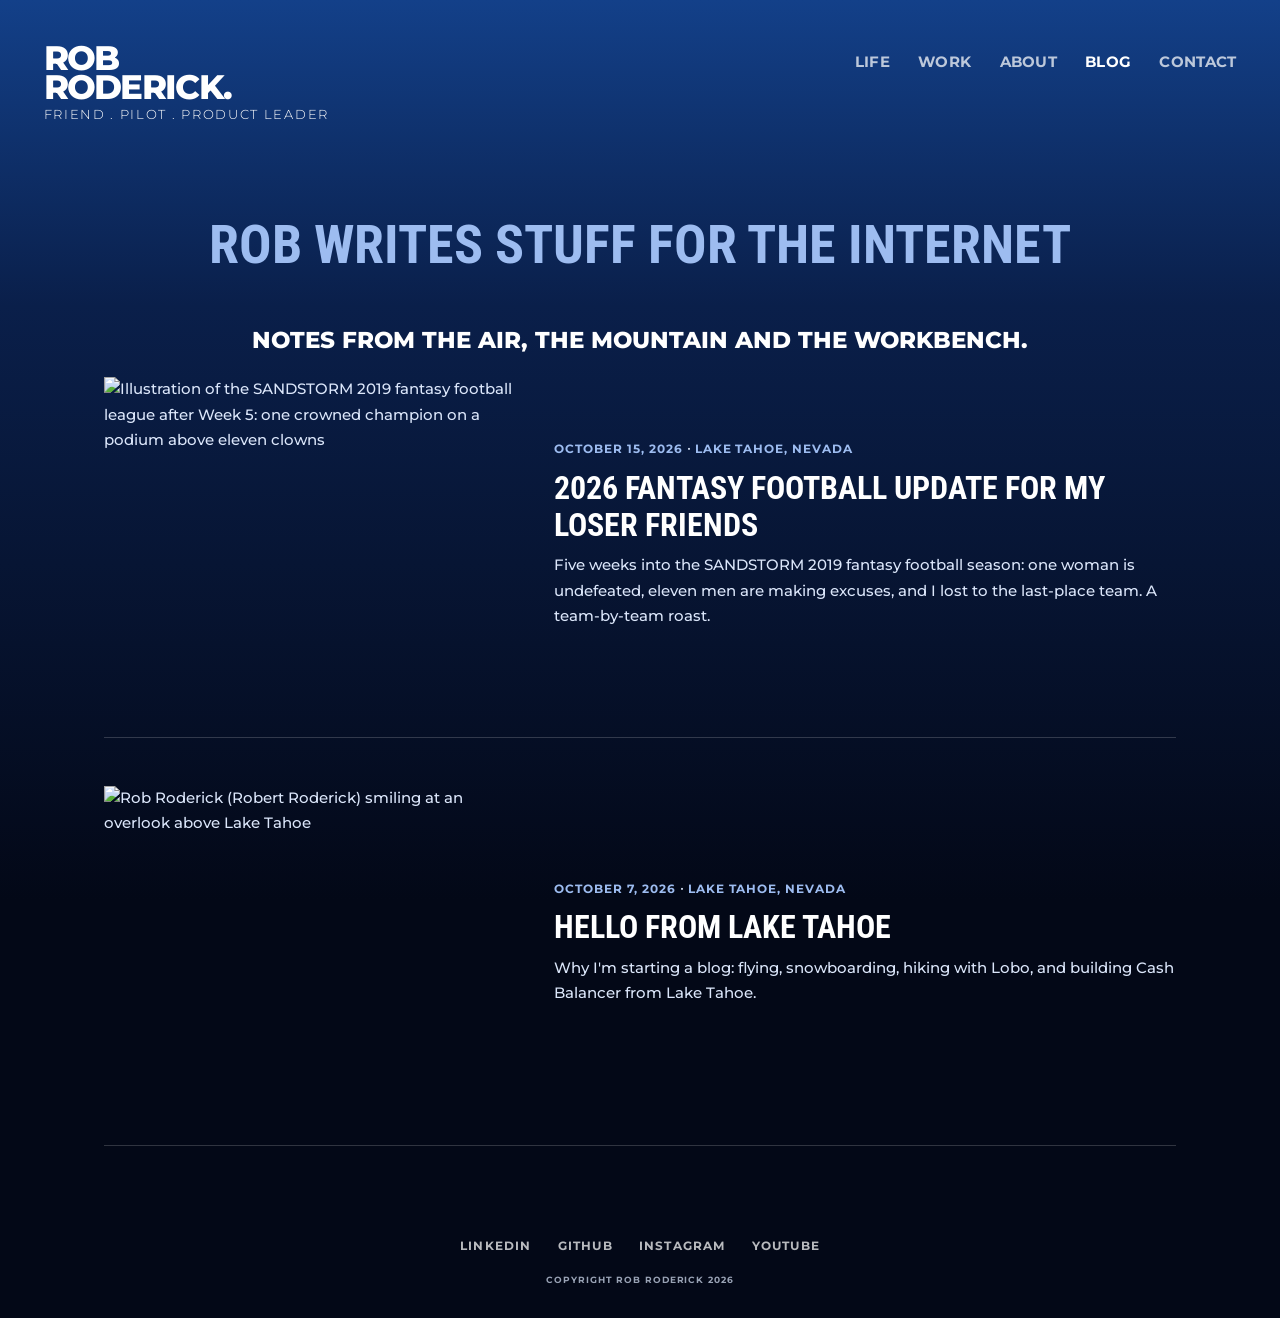
==== blog/index.html @ 118c0e1c "Add the live robertroderick.com site files The pages, stylesheet, script and config exactly as deplo" ====
<!doctype html>
<html lang="en">
<head>
  <meta charset="utf-8">
  <meta name="viewport" content="width=device-width, initial-scale=1">
  <title>Rob Roderick's Blog | Lake Tahoe, Flying &amp; Building</title>
  <meta name="description" content="Posts by Rob Roderick (Robert Roderick) on flying the Sierra Nevada, snowboarding and hiking Lake Tahoe with his husky Lobo, and building Cash Balancer.">
  <meta name="robots" content="index, follow, max-image-preview:large">
  <link rel="canonical" href="https://robertroderick.com/blog">
  <meta name="author" content="Rob Roderick">
  <meta name="google-site-verification" content="onFeBq0H7dNbDWD7gG1qTM3JiGMdviweZ9R0CYrt30g">
  <meta property="og:type" content="profile">
  <meta property="og:site_name" content="Rob Roderick">
  <meta property="og:title" content="Rob Roderick's Blog | Lake Tahoe, Flying &amp; Building">
  <meta property="og:description" content="Posts by Rob Roderick (Robert Roderick) on flying the Sierra Nevada, snowboarding and hiking Lake Tahoe with his husky Lobo, and building Cash Balancer.">
  <meta property="og:url" content="https://robertroderick.com/blog">
  <meta property="og:image" content="https://robertroderick.com/assets/posts/2026-fantasy-football-update-for-my-loser-friends/sandstorm-2019-week-5-one-queen-eleven-clowns.jpg">
  <meta name="twitter:card" content="summary_large_image">
  <link rel="icon" href="/favicon.svg" type="image/svg+xml">
  <link rel="icon" href="/icon-192.png" type="image/png" sizes="192x192">
  <link rel="apple-touch-icon" href="/apple-touch-icon.png">
  <link rel="manifest" href="/site.webmanifest">
  <meta name="theme-color" content="#1a56d6">
  <link rel="preconnect" href="https://fonts.googleapis.com">
  <link rel="preconnect" href="https://fonts.gstatic.com" crossorigin>
  <link href="https://fonts.googleapis.com/css2?family=Montserrat:wght@300;500;700;800&family=Roboto+Condensed:wght@700&display=swap" rel="stylesheet">
  <link rel="stylesheet" href="/assets/styles.css?v=20261015132352">
  <script type="application/ld+json">{"@context":"https://schema.org","@type":"Blog","name":"Rob Roderick's Blog","url":"https://robertroderick.com/blog","author":{"@id":"https://robertroderick.com/#rob"},"blogPost":[{"@type":"BlogPosting","headline":"2026 Fantasy Football Update For my Loser Friends","datePublished":"2026-10-15","url":"https://robertroderick.com/blog/2026-fantasy-football-update-for-my-loser-friends"},{"@type":"BlogPosting","headline":"Hello from Lake Tahoe","datePublished":"2026-10-07","url":"https://robertroderick.com/blog/hello-from-lake-tahoe"}]}</script>
  <script type="application/ld+json">{"@context":"https://schema.org","@type":"BreadcrumbList","itemListElement":[{"@type":"ListItem","position":1,"name":"Rob Roderick","item":"https://robertroderick.com/"},{"@type":"ListItem","position":2,"name":"Blog","item":"https://robertroderick.com/blog"}]}</script>
  <link rel="alternate" type="application/rss+xml" title="Rob Roderick's Blog" href="/feed.xml">
</head>
<body class="page-blog" data-page="blog">
    <header class="top">
      <a class="logo" href="/" aria-label="Rob Roderick — home">
        <b>Rob</b><b>Roderick</b><span>Friend . Pilot . Product Leader</span>
      </a>
      <nav class="nav"><a href="/life">Life</a><a href="/work">Work</a><a href="/about">About</a><a href="/blog" class="on">Blog</a><a href="https://www.linkedin.com/in/robroderick/" target="_blank" rel="noopener">Contact</a></nav>
      <button class="burger js-menu" aria-label="Menu" aria-expanded="false"><i></i><i></i><i></i></button>
    </header>
    <nav class="menu"><a href="/life">Life</a><a href="/work">Work</a><a href="/about">About</a><a href="/blog" class="on">Blog</a><a href="https://www.linkedin.com/in/robroderick/" target="_blank" rel="noopener">Contact</a><div class="socials" style="margin-top:20px"><a href="https://www.linkedin.com/in/robroderick/" target="_blank" rel="noopener">LinkedIn</a><a href="https://github.com/RoderickNV" target="_blank" rel="noopener">GitHub</a><a href="https://www.instagram.com/rob_roderick/" target="_blank" rel="noopener">Instagram</a><a href="https://www.youtube.com/@robroderick" target="_blank" rel="noopener">YouTube</a></div></nav>
    <main>
      <div class="inner">
        <h1>Rob writes stuff for the internet</h1>
        <p class="lead center">Notes from the air, the mountain and the workbench.</p>
        <div class="posts"><a class="post-card" href="/blog/2026-fantasy-football-update-for-my-loser-friends">
              <img src="/assets/posts/2026-fantasy-football-update-for-my-loser-friends/sandstorm-2019-week-5-one-queen-eleven-clowns.jpg" srcset="/assets/posts/2026-fantasy-football-update-for-my-loser-friends/sandstorm-2019-week-5-one-queen-eleven-clowns-1200.webp 1200w, /assets/posts/2026-fantasy-football-update-for-my-loser-friends/sandstorm-2019-week-5-one-queen-eleven-clowns-2000.webp 2000w" sizes="(max-width: 860px) 100vw, 40vw" alt="Illustration of the SANDSTORM 2019 fantasy football league after Week 5: one crowned champion on a podium above eleven clowns" title="Illustration of the SANDSTORM 2019 fantasy football league after Week 5: one crowned champion on a podium above eleven clowns" loading="lazy" decoding="async">
              <div>
                <time datetime="2026-10-15">October 15, 2026</time> · <span>Lake Tahoe, Nevada</span>
                <h3>2026 Fantasy Football Update For my Loser Friends</h3>
                <p>Five weeks into the SANDSTORM 2019 fantasy football season: one woman is undefeated, eleven men are making excuses, and I lost to the last-place team. A team-by-team roast.</p>
              </div>
            </a><a class="post-card" href="/blog/hello-from-lake-tahoe">
              <img src="/assets/photos/rob-roderick-lake-tahoe-overlook.jpg" srcset="/assets/photos/rob-roderick-lake-tahoe-overlook-1200.webp 1200w, /assets/photos/rob-roderick-lake-tahoe-overlook-2000.webp 2000w" sizes="(max-width: 860px) 100vw, 40vw" alt="Rob Roderick (Robert Roderick) smiling at an overlook above Lake Tahoe" title="Rob Roderick (Robert Roderick) smiling at an overlook above Lake Tahoe" loading="lazy" decoding="async">
              <div>
                <time datetime="2026-10-07">October 7, 2026</time> · <span>Lake Tahoe, Nevada</span>
                <h3>Hello from Lake Tahoe</h3>
                <p>Why I'm starting a blog: flying, snowboarding, hiking with Lobo, and building Cash Balancer from Lake Tahoe.</p>
              </div>
            </a></div>
      </div></main>
    <footer class="foot">
      <div class="socials"><a href="https://www.linkedin.com/in/robroderick/" target="_blank" rel="noopener">LinkedIn</a><a href="https://github.com/RoderickNV" target="_blank" rel="noopener">GitHub</a><a href="https://www.instagram.com/rob_roderick/" target="_blank" rel="noopener">Instagram</a><a href="https://www.youtube.com/@robroderick" target="_blank" rel="noopener">YouTube</a></div>
      <div class="copy">Copyright Rob Roderick 2026</div>
    </footer>
  <script src="/assets/main.js?v=20261015132352" defer></script>
</body>
</html>
---- assets/styles.css ----
:root {
  --deep: #030817;
  --navy: #0a1f4a;
  --blue: #134089;
  --title: #9dbcf0;
  --text: #dbe6fa;
  --white: #ffffff;
  --line: rgba(255, 255, 255, 0.18);
  --pad: clamp(20px, 3.4vw, 52px);
  --body: "Montserrat", Arial, sans-serif;
  --display: "Roboto Condensed", "Arial Narrow", sans-serif;
}

* { box-sizing: border-box; }

html { min-height: 100%; background: var(--deep); scroll-behavior: smooth; }

body {
  margin: 0;
  min-height: 100vh;
  display: flex;
  flex-direction: column;
  background: linear-gradient(180deg, var(--blue) 0%, var(--navy) 34%, var(--deep) 100%) fixed;
  color: var(--text);
  font-family: var(--body);
  font-size: 14.5px;
  font-weight: 500;
  line-height: 1.75;
  -webkit-font-smoothing: antialiased;
}

a { color: inherit; text-decoration: none; }
img { display: block; max-width: 100%; }

/* ---------- Header ---------- */
.top {
  position: absolute;
  inset: 0 0 auto 0;
  z-index: 50;
  display: flex;
  justify-content: space-between;
  align-items: flex-start;
  padding: var(--pad);
}
.page-home .top { position: fixed; }

.logo-h1 { margin: 0; font: inherit; text-align: left; text-transform: none; color: inherit; }
.logo { display: block; color: var(--white); text-transform: uppercase; line-height: 0.86; }
.logo b { display: block; font-size: 34px; font-weight: 800; letter-spacing: -0.05em; }
.logo b:nth-child(2)::after { content: "."; }
.logo span {
  display: block;
  margin-top: 7px;
  font-size: 13px;
  font-weight: 300;
  letter-spacing: 0.13em;
  white-space: nowrap;
}

.nav { display: flex; gap: clamp(16px, 2.2vw, 34px); padding-top: 6px; }
.nav a, .menu a {
  font-weight: 700;
  text-transform: uppercase;
  letter-spacing: 0.02em;
  color: rgba(255, 255, 255, 0.72);
  transition: color 0.25s;
}
.nav a:hover, .nav a.on, .menu a:hover, .menu a.on { color: var(--white); }

.burger {
  display: none;
  width: 44px;
  height: 44px;
  padding: 12px 9px;
  background: none;
  border: 0;
  cursor: pointer;
}
.burger i { display: block; height: 2px; margin: 0 0 7px; background: var(--white); transition: transform 0.3s, opacity 0.3s; }
.menu-open .burger i:nth-child(1) { transform: translateY(9px) rotate(45deg); }
.menu-open .burger i:nth-child(2) { opacity: 0; }
.menu-open .burger i:nth-child(3) { transform: translateY(-9px) rotate(-45deg); }

.menu {
  position: fixed;
  inset: 0;
  z-index: 40;
  display: grid;
  place-content: center;
  gap: 14px;
  text-align: center;
  background: rgba(3, 8, 23, 0.96);
  opacity: 0;
  visibility: hidden;
  transition: opacity 0.3s, visibility 0.3s;
}
.menu a { font-size: 26px; }
.menu-open .menu { opacity: 1; visibility: visible; }

/* ---------- Home slideshow ---------- */
.show { position: fixed; inset: 0; overflow: hidden; background: var(--deep); }
.show::before {
  content: "";
  position: absolute;
  inset: 0 0 auto 0;
  height: 34vh;
  z-index: 2;
  pointer-events: none;
  background: linear-gradient(180deg, rgba(3, 8, 23, 0.6), transparent);
}
.slide { position: absolute; inset: 0; opacity: 0; transition: opacity 0.8s ease; }
.slide.is-active { opacity: 1; z-index: 1; }
.slide-img { position: absolute; inset: 0; width: 100%; height: 100%; object-fit: cover; object-position: center; }
/* Each photo starts slightly zoomed in and pulls back to its full size over the 6 seconds it is shown. */
.slide.is-active .slide-img { animation: zoom-out 6s linear both; }
@keyframes zoom-out { from { transform: scale(1.14); } to { transform: scale(1); } }

.slide-note {
  position: absolute;
  inset: 0;
  display: grid;
  place-content: center;
  text-align: center;
  font-weight: 300;
  letter-spacing: 0.2em;
  text-transform: uppercase;
  color: rgba(255, 255, 255, 0.5);
}
.slide-note b { display: block; font: 700 clamp(60px, 12vw, 170px) / 1 var(--display); letter-spacing: 0; color: rgba(255, 255, 255, 0.14); }

.dots { position: fixed; right: var(--pad); bottom: var(--pad); z-index: 3; display: flex; gap: 5px; }
.dots button {
  width: 12px;
  height: 20px;
  padding: 9px 0;
  background: rgba(255, 255, 255, 0.35);
  background-clip: content-box;
  border: 0;
  cursor: pointer;
  transition: background-color 0.3s, width 0.3s;
}
.dots button.on { width: 30px; background-color: var(--white); }

/* ---------- Inner pages ---------- */
main { flex: 1; padding-top: clamp(150px, 17vw, 215px); }
.inner { max-width: 1160px; margin: 0 auto; padding: 0 var(--pad); }

h1 {
  margin: 0 0 clamp(28px, 4vw, 52px);
  text-align: center;
  font: 700 clamp(36px, 4.4vw, 54px) / 1.1 var(--display);
  text-transform: uppercase;
  color: var(--title);
}
h2 {
  scroll-margin-top: 10px;
  margin: clamp(50px, 7vw, 90px) 0 26px;
  padding-top: 34px;
  border-top: 1px solid var(--line);
  text-align: center;
  font: 700 clamp(26px, 3vw, 36px) / 1.1 var(--display);
  text-transform: uppercase;
  color: var(--white);
}
.lead {
  margin: 0 0 22px;
  font-size: clamp(17px, 1.9vw, 23px);
  font-weight: 800;
  line-height: 1.3;
  text-transform: uppercase;
  color: var(--white);
}
.lead.center, .center { text-align: center; }
p { margin: 0 0 18px; }
strong { color: var(--white); font-weight: 700; }

/* About */
.about { display: grid; grid-template-columns: 1.25fr 1fr; gap: clamp(28px, 5vw, 70px); align-items: start; }
.portrait { aspect-ratio: 3 / 4; background: rgba(255, 255, 255, 0.06); border: 1px dashed var(--line); display: grid; place-items: center; text-transform: uppercase; letter-spacing: 0.16em; font-size: 12px; overflow: hidden; }
.portrait.has { border: 0; }
.portrait img { width: 100%; height: 100%; object-fit: cover; }

.cols { display: grid; grid-template-columns: repeat(4, 1fr); gap: clamp(24px, 5vw, 70px); }
.cols h3, .card h3 { margin: 0 0 10px; font-size: 15px; font-weight: 800; text-transform: uppercase; color: var(--white); }
.cols ul { margin: 0; padding-left: 18px; }
.cols li { margin-bottom: 6px; }

.btn {
  display: inline-block;
  margin-top: 14px;
  padding: 13px 26px;
  background: var(--white);
  color: var(--deep);
  border: 0;
  border-radius: 4px;
  font: 800 12px var(--body);
  letter-spacing: 0.04em;
  text-transform: uppercase;
  cursor: pointer;
  transition: background 0.25s, color 0.25s;
}
.btn:hover { background: var(--title); }

/* YouTube */
.videos { display: grid; grid-template-columns: repeat(3, 1fr); gap: clamp(16px, 2.4vw, 28px); margin-top: 28px; }
.videos + .center { margin-top: 26px; }
.video { position: relative; display: block; color: inherit; }
.video img { width: 100%; aspect-ratio: 16 / 9; object-fit: cover; background: rgba(255, 255, 255, 0.05); transition: transform 0.5s cubic-bezier(0.2, 0.7, 0.2, 1); }
.video:hover img { transform: scale(1.03); }
.video .play { position: absolute; left: 50%; top: 28%; width: 54px; height: 38px; margin-left: -27px; border-radius: 10px; background: rgba(230, 33, 23, 0.92); }
.video .play::after { content: ""; position: absolute; left: 21px; top: 10px; border-style: solid; border-width: 9px 0 9px 16px; border-color: transparent transparent transparent #fff; }
.video b { display: block; margin-top: 10px; font-weight: 700; line-height: 1.35; color: var(--white); }
.video time { font-size: 12px; font-weight: 700; letter-spacing: 0.08em; text-transform: uppercase; color: var(--title); }

/* Work */
.links + .stats, .inner .links { margin-bottom: clamp(28px, 4vw, 44px); }
.stats { display: grid; grid-template-columns: repeat(4, 1fr); gap: 1px; background: var(--line); border-block: 1px solid var(--line); }
.stat { padding: clamp(24px, 3.4vw, 44px) 20px; text-align: center; background: var(--navy); }
.stat b { display: block; font: 700 clamp(40px, 4.6vw, 66px) / 1 var(--display); color: var(--white); margin-bottom: 12px; }
.stat span { display: block; max-width: 30ch; margin: 0 auto; font-size: 13px; line-height: 1.5; }

.role { display: grid; grid-template-columns: 170px 1fr; gap: 12px 40px; padding: 34px 0; border-bottom: 1px solid var(--line); }
.role:last-child { border-bottom: 0; }
.role .years { font-weight: 700; text-transform: uppercase; letter-spacing: 0.06em; color: var(--title); }
.role h3 { margin: 0 0 4px; font: 700 30px / 1.1 var(--display); text-transform: uppercase; color: var(--white); }
.role .place { font-size: 12px; font-weight: 500; letter-spacing: 0.04em; color: var(--title); margin-bottom: 8px; }
.role h4 { margin: 0 0 8px; font-size: 15px; font-weight: 800; line-height: 1.35; text-transform: uppercase; color: var(--white); }
.role .job { font-weight: 800; text-transform: uppercase; font-size: 13px; color: var(--white); margin-bottom: 12px; }
.role ul { margin: 0; padding-left: 18px; }

.patents { display: grid; grid-template-columns: repeat(3, 1fr); gap: clamp(18px, 2.4vw, 32px); align-items: start; margin-top: 30px; }
.patent { padding-top: 18px; border-top: 2px solid var(--title); }
.patent h4 { margin: 0 0 10px; font-size: 14px; font-weight: 800; line-height: 1.4; text-transform: uppercase; color: var(--white); }
.patent p { margin: 0 0 12px; font-size: 13.5px; }
.patent summary { display: inline-block; cursor: pointer; list-style: none; font-size: 12px; font-weight: 800; letter-spacing: 0.06em; text-transform: uppercase; color: var(--title); transition: color 0.25s; }
.patent summary::-webkit-details-marker { display: none; }
.patent summary::after { content: " +"; }
.patent details[open] summary::after { content: " –"; }
.patent summary:hover { color: var(--white); }
.patent .shut, .patent details[open] .open { display: none; }
.patent details[open] .shut { display: inline; }
.patent dl { display: grid; grid-template-columns: auto 1fr; gap: 4px 14px; margin: 14px 0; font-size: 13px; }
.patent dt { font-weight: 700; text-transform: uppercase; letter-spacing: 0.04em; font-size: 11px; color: var(--title); align-self: center; }
.patent dd { margin: 0; color: var(--white); }

.more { display: inline-block; margin-top: 10px; font-size: 12px; font-weight: 800; letter-spacing: 0.06em; text-transform: uppercase; color: var(--title); transition: color 0.25s; }
.more:hover { color: var(--white); }

.links { display: flex; flex-wrap: wrap; justify-content: center; gap: 12px; }
.links a { padding: 13px 26px; border: 1px solid var(--line); border-radius: 4px; font-size: 12px; font-weight: 800; letter-spacing: 0.06em; text-transform: uppercase; color: var(--white); transition: background 0.25s, color 0.25s; }
.links a:hover { background: var(--white); color: var(--deep); }

/* Life */
.cards { display: grid; grid-template-columns: repeat(auto-fit, minmax(220px, 1fr)); gap: clamp(28px, 3.4vw, 44px) clamp(20px, 3vw, 40px); }
.cards.four { grid-template-columns: repeat(4, 1fr); }
.card { padding-top: 18px; border-top: 2px solid var(--title); }
.card small { display: block; margin-bottom: 6px; font-weight: 700; letter-spacing: 0.14em; text-transform: uppercase; color: var(--title); }
.card p { margin: 0; }

.grid { display: grid; grid-template-columns: repeat(3, 1fr); }
h2.inner { display: block; }
#pictures { margin-bottom: clamp(24px, 4vw, 40px); }
.tile { position: relative; aspect-ratio: 1; margin: 0; overflow: hidden; background: rgba(255, 255, 255, 0.05); }
.tile img { width: 100%; height: 100%; object-fit: cover; transition: transform 0.9s cubic-bezier(0.2, 0.7, 0.2, 1), filter 0.4s; }
.tile:hover img { transform: scale(1.06); filter: brightness(1.1); }
.tile figcaption {
  position: absolute;
  left: 18px;
  bottom: 14px;
  font-size: 12px;
  font-weight: 700;
  letter-spacing: 0.1em;
  text-transform: uppercase;
  color: var(--white);
  opacity: 0;
  transition: opacity 0.3s;
}
.tile:hover figcaption, .tile.empty figcaption { opacity: 1; }
.tile.empty { outline: 1px dashed var(--line); outline-offset: -1px; }
.tile.empty figcaption { color: rgba(255, 255, 255, 0.5); }

/* Blog */
.posts { display: grid; gap: clamp(28px, 4vw, 48px); }
.post-card { display: grid; grid-template-columns: 2fr 3fr; gap: clamp(18px, 3vw, 36px); align-items: center; padding-bottom: clamp(28px, 4vw, 48px); border-bottom: 1px solid var(--line); color: inherit; }
.post-card img { width: 100%; aspect-ratio: 4 / 3; object-fit: cover; transition: transform 0.6s cubic-bezier(0.2, 0.7, 0.2, 1); }
.post-card:hover img { transform: scale(1.03); }
.post-card time, .post-card span, .post-meta { font-size: 12px; font-weight: 700; letter-spacing: 0.08em; text-transform: uppercase; color: var(--title); }
.post-card h3 { margin: 8px 0 10px; font: 700 clamp(24px, 2.6vw, 32px) / 1.15 var(--display); text-transform: uppercase; color: var(--white); }
.post-card p { margin: 0; }
.post { max-width: 960px; }
.post-head { text-align: center; margin-bottom: clamp(28px, 4vw, 44px); }
.post-head h1 { margin-bottom: 10px; }
.post-meta { margin: 0; }
.post-body { overflow: hidden; }
.post-body::after { content: ""; display: block; clear: both; }
/* The hero sits on the left; text starts beside it and continues full width below it. */
.post-hero { float: left; width: 48%; margin: 6px clamp(20px, 3vw, 36px) 14px 0; }
.post-body p { font-size: 16px; line-height: 1.8; }
.related { margin-top: 22px; font-size: 13px; }
.related a { color: var(--title); text-decoration: underline; text-underline-offset: 3px; }
.related a:hover { color: var(--white); }
.post-body h2 { text-align: left; border-top: 0; padding-top: 0; margin: 34px 0 14px; font-size: clamp(22px, 2.4vw, 28px); }
.post-body a { color: var(--title); text-decoration: underline; text-underline-offset: 3px; }
.post-body a:hover { color: var(--white); }
.post-photos { display: grid; grid-template-columns: repeat(2, 1fr); gap: clamp(18px, 3vw, 32px); margin-top: clamp(36px, 5vw, 56px); }
.post-photos figure { margin: 0; }
.post-photos img { width: 100%; aspect-ratio: 4 / 3; object-fit: cover; }
.post-photos figcaption { padding: 10px 2px 0; }
.post-photos figcaption b { display: block; font-weight: 700; color: var(--white); }
.post-photos figcaption span { font-size: 12px; letter-spacing: 0.06em; text-transform: uppercase; color: var(--title); }
.post-tags { margin: clamp(28px, 4vw, 40px) 0 0; display: flex; flex-wrap: wrap; gap: 8px; }
.post-tags span { padding: 5px 12px; border: 1px solid var(--line); border-radius: 999px; font-size: 12px; font-weight: 700; letter-spacing: 0.06em; text-transform: uppercase; color: var(--title); }
.post .center { margin-top: clamp(28px, 4vw, 40px); }

/* Contact */
.contact { max-width: 680px; text-align: center; }
.btn.big { margin: 6px 0 0; padding: 18px 34px; font-size: 14px; }

/* Footer */
.foot { padding: clamp(50px, 7vw, 90px) var(--pad) 30px; text-align: center; }
.socials { display: flex; flex-wrap: wrap; justify-content: center; gap: 8px 26px; font-size: 12px; font-weight: 700; letter-spacing: 0.1em; text-transform: uppercase; }
.socials a { color: rgba(255, 255, 255, 0.72); transition: color 0.25s; }
.socials a:hover { color: var(--white); }
.copy { margin-top: 16px; font-size: 9px; font-weight: 700; letter-spacing: 0.1em; text-transform: uppercase; opacity: 0.7; }

.page-home { overflow: hidden; }
.page-home .foot { display: none; }

/* Fade content in on load */
main > * { animation: rise 0.9s cubic-bezier(0.2, 0.7, 0.2, 1) both; }
@keyframes rise { from { opacity: 0; transform: translateY(18px); } }

@media (prefers-reduced-motion: reduce) {
  html { scroll-behavior: auto; }
  main > * { animation: none; }
  .slide { transition: none; }
  .slide.is-active .slide-img { animation: none; }
}

@media (max-width: 860px) {
  .nav { display: none; }
  .burger { display: block; }
  .logo b { font-size: 28px; }
  .about { grid-template-columns: 1fr; }
  .videos { grid-template-columns: 1fr 1fr; }
  .post-card { grid-template-columns: 1fr; }
  .patents { grid-template-columns: 1fr 1fr; }
  .cards.four { grid-template-columns: 1fr 1fr; }
  .cols { grid-template-columns: 1fr 1fr; }
  .stats { grid-template-columns: 1fr 1fr; }
  .about .portrait { order: -1; max-width: 340px; margin: 0 auto; width: 100%; }
  .role { grid-template-columns: 1fr; }
  .grid { grid-template-columns: repeat(2, 1fr); }
  .dots { display: none; }
}

@media (max-width: 520px) {
  .cards.four, .cols, .patents, .videos { grid-template-columns: 1fr; }
  .post-hero { float: none; width: 100%; margin: 0 0 18px; }
  .post-photos { grid-template-columns: 1fr; }
}
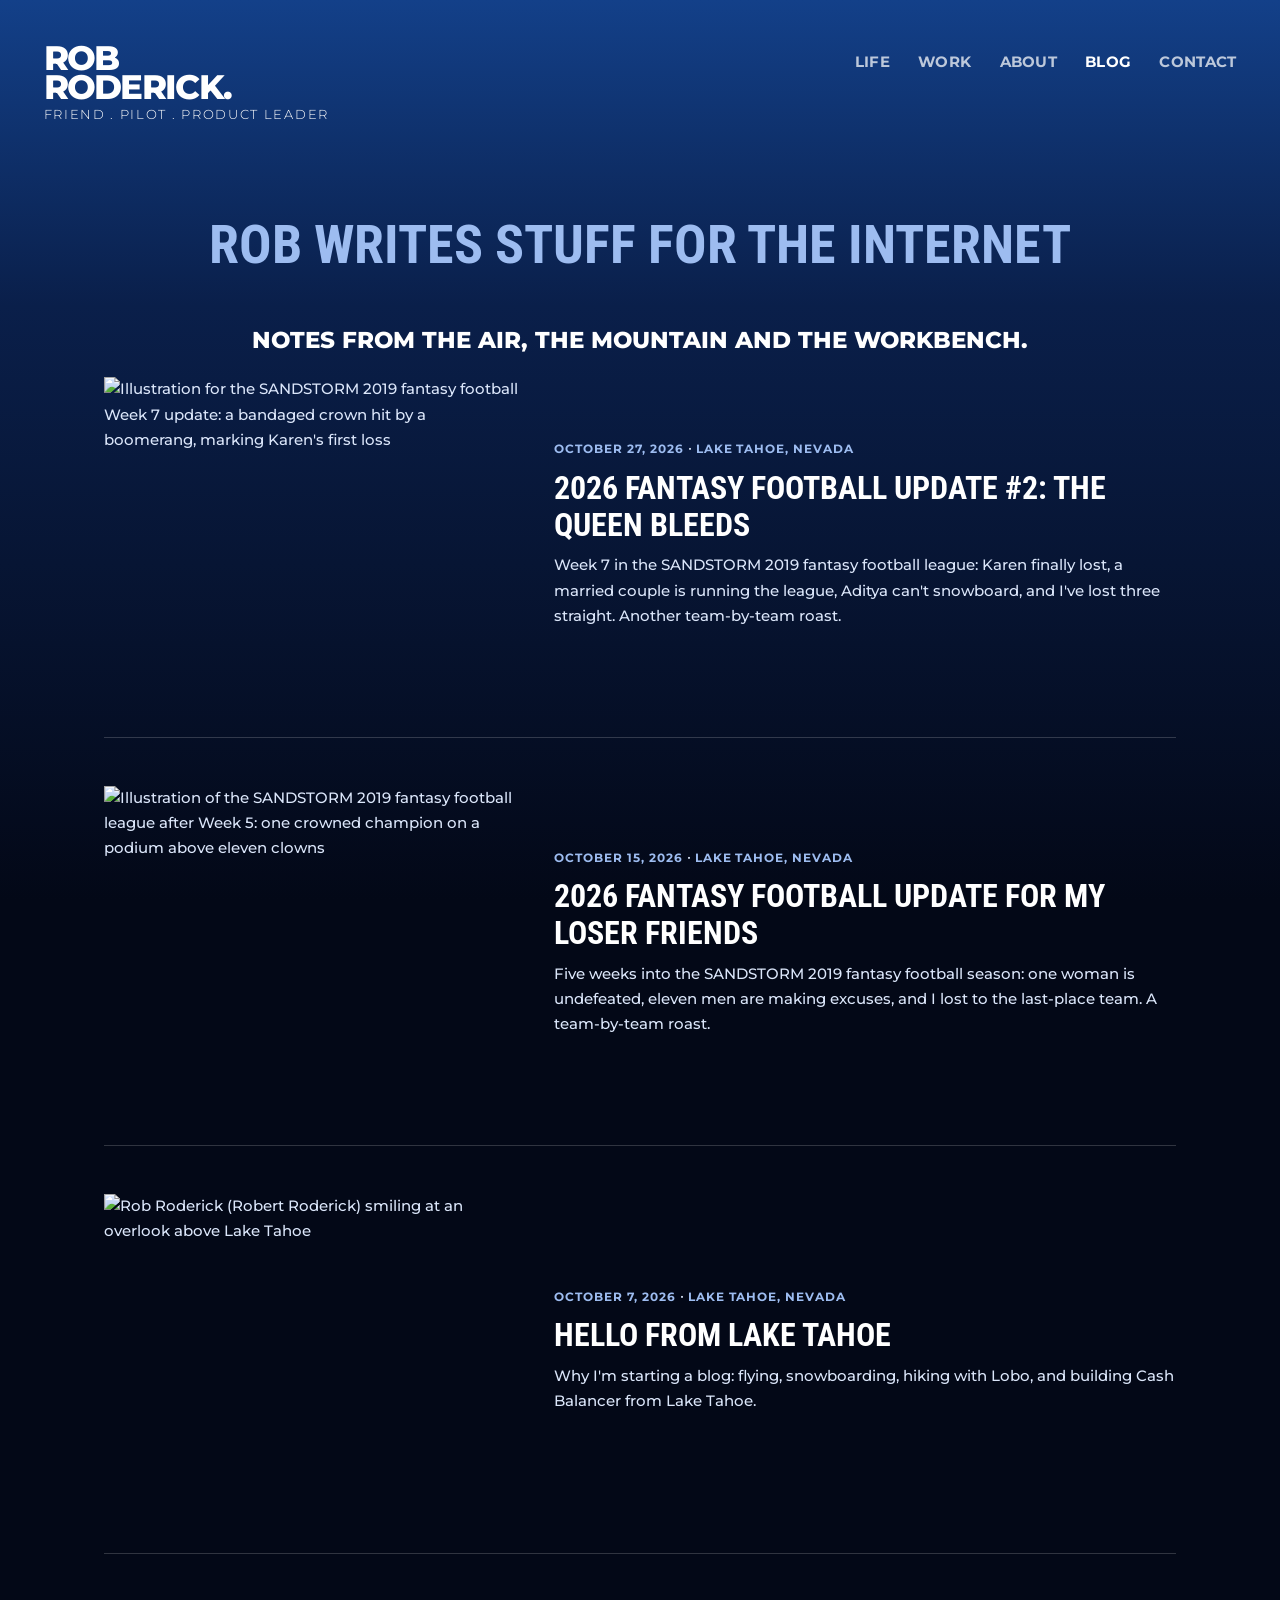
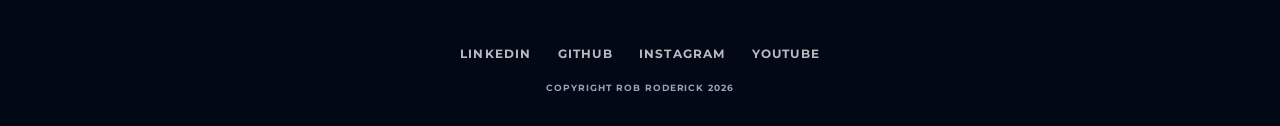
==== commit 01585253: "Add the Oct 27 fantasy football post and sync with the site folder The Oct 27 post was published wit" ====
--- a/blog/index.html
+++ b/blog/index.html
@@ -14,7 +14,7 @@
   <meta property="og:title" content="Rob Roderick's Blog | Lake Tahoe, Flying &amp; Building">
   <meta property="og:description" content="Posts by Rob Roderick (Robert Roderick) on flying the Sierra Nevada, snowboarding and hiking Lake Tahoe with his husky Lobo, and building Cash Balancer.">
   <meta property="og:url" content="https://robertroderick.com/blog">
-  <meta property="og:image" content="https://robertroderick.com/assets/posts/2026-fantasy-football-update-for-my-loser-friends/sandstorm-2019-week-5-one-queen-eleven-clowns.jpg">
+  <meta property="og:image" content="https://robertroderick.com/assets/posts/2026-fantasy-football-update-week-7/sandstorm-2019-week-7-the-queen-bleeds.jpg">
   <meta name="twitter:card" content="summary_large_image">
   <link rel="icon" href="/favicon.svg" type="image/svg+xml">
   <link rel="icon" href="/icon-192.png" type="image/png" sizes="192x192">
@@ -24,8 +24,8 @@
   <link rel="preconnect" href="https://fonts.googleapis.com">
   <link rel="preconnect" href="https://fonts.gstatic.com" crossorigin>
   <link href="https://fonts.googleapis.com/css2?family=Montserrat:wght@300;500;700;800&family=Roboto+Condensed:wght@700&display=swap" rel="stylesheet">
-  <link rel="stylesheet" href="/assets/styles.css?v=20261015132352">
-  <script type="application/ld+json">{"@context":"https://schema.org","@type":"Blog","name":"Rob Roderick's Blog","url":"https://robertroderick.com/blog","author":{"@id":"https://robertroderick.com/#rob"},"blogPost":[{"@type":"BlogPosting","headline":"2026 Fantasy Football Update For my Loser Friends","datePublished":"2026-10-15","url":"https://robertroderick.com/blog/2026-fantasy-football-update-for-my-loser-friends"},{"@type":"BlogPosting","headline":"Hello from Lake Tahoe","datePublished":"2026-10-07","url":"https://robertroderick.com/blog/hello-from-lake-tahoe"}]}</script>
+  <link rel="stylesheet" href="/assets/styles.css?v=20261029140136">
+  <script type="application/ld+json">{"@context":"https://schema.org","@type":"Blog","name":"Rob Roderick's Blog","url":"https://robertroderick.com/blog","author":{"@id":"https://robertroderick.com/#rob"},"blogPost":[{"@type":"BlogPosting","headline":"2026 Fantasy Football Update #2: The Queen Bleeds","datePublished":"2026-10-27","url":"https://robertroderick.com/blog/2026-fantasy-football-update-week-7"},{"@type":"BlogPosting","headline":"2026 Fantasy Football Update For my Loser Friends","datePublished":"2026-10-15","url":"https://robertroderick.com/blog/2026-fantasy-football-update-for-my-loser-friends"},{"@type":"BlogPosting","headline":"Hello from Lake Tahoe","datePublished":"2026-10-07","url":"https://robertroderick.com/blog/hello-from-lake-tahoe"}]}</script>
   <script type="application/ld+json">{"@context":"https://schema.org","@type":"BreadcrumbList","itemListElement":[{"@type":"ListItem","position":1,"name":"Rob Roderick","item":"https://robertroderick.com/"},{"@type":"ListItem","position":2,"name":"Blog","item":"https://robertroderick.com/blog"}]}</script>
   <link rel="alternate" type="application/rss+xml" title="Rob Roderick's Blog" href="/feed.xml">
 </head>
@@ -42,7 +42,14 @@
       <div class="inner">
         <h1>Rob writes stuff for the internet</h1>
         <p class="lead center">Notes from the air, the mountain and the workbench.</p>
-        <div class="posts"><a class="post-card" href="/blog/2026-fantasy-football-update-for-my-loser-friends">
+        <div class="posts"><a class="post-card" href="/blog/2026-fantasy-football-update-week-7">
+              <img src="/assets/posts/2026-fantasy-football-update-week-7/sandstorm-2019-week-7-the-queen-bleeds.jpg" srcset="/assets/posts/2026-fantasy-football-update-week-7/sandstorm-2019-week-7-the-queen-bleeds-1200.webp 1200w, /assets/posts/2026-fantasy-football-update-week-7/sandstorm-2019-week-7-the-queen-bleeds-2000.webp 2000w" sizes="(max-width: 860px) 100vw, 40vw" alt="Illustration for the SANDSTORM 2019 fantasy football Week 7 update: a bandaged crown hit by a boomerang, marking Karen's first loss" title="Illustration for the SANDSTORM 2019 fantasy football Week 7 update: a bandaged crown hit by a boomerang, marking Karen's first loss" loading="lazy" decoding="async">
+              <div>
+                <time datetime="2026-10-27">October 27, 2026</time> · <span>Lake Tahoe, Nevada</span>
+                <h3>2026 Fantasy Football Update #2: The Queen Bleeds</h3>
+                <p>Week 7 in the SANDSTORM 2019 fantasy football league: Karen finally lost, a married couple is running the league, Aditya can't snowboard, and I've lost three straight. Another team-by-team roast.</p>
+              </div>
+            </a><a class="post-card" href="/blog/2026-fantasy-football-update-for-my-loser-friends">
               <img src="/assets/posts/2026-fantasy-football-update-for-my-loser-friends/sandstorm-2019-week-5-one-queen-eleven-clowns.jpg" srcset="/assets/posts/2026-fantasy-football-update-for-my-loser-friends/sandstorm-2019-week-5-one-queen-eleven-clowns-1200.webp 1200w, /assets/posts/2026-fantasy-football-update-for-my-loser-friends/sandstorm-2019-week-5-one-queen-eleven-clowns-2000.webp 2000w" sizes="(max-width: 860px) 100vw, 40vw" alt="Illustration of the SANDSTORM 2019 fantasy football league after Week 5: one crowned champion on a podium above eleven clowns" title="Illustration of the SANDSTORM 2019 fantasy football league after Week 5: one crowned champion on a podium above eleven clowns" loading="lazy" decoding="async">
               <div>
                 <time datetime="2026-10-15">October 15, 2026</time> · <span>Lake Tahoe, Nevada</span>
@@ -62,6 +69,10 @@
       <div class="socials"><a href="https://www.linkedin.com/in/robroderick/" target="_blank" rel="noopener">LinkedIn</a><a href="https://github.com/RoderickNV" target="_blank" rel="noopener">GitHub</a><a href="https://www.instagram.com/rob_roderick/" target="_blank" rel="noopener">Instagram</a><a href="https://www.youtube.com/@robroderick" target="_blank" rel="noopener">YouTube</a></div>
       <div class="copy">Copyright Rob Roderick 2026</div>
     </footer>
-  <script src="/assets/main.js?v=20261015132352" defer></script>
+  <script src="/assets/main.js?v=20261029140136" defer></script>
+  <!-- Vercel Web Analytics: page views + link-click events. Dashboard: robertroderick.com/admin -->
+  <script>window.va = window.va || function () { (window.vaq = window.vaq || []).push(arguments); };</script>
+  <script defer src="/_vercel/insights/script.js"></script>
+  <script>document.addEventListener("click", function (e) { var a = e.target.closest && e.target.closest("a[href]"); if (!a) return; var u = new URL(a.href, location.href); var internal = u.host === location.host; window.va("event", { name: internal ? "Internal Link Click" : "Outbound Link Click", data: { to: internal ? u.pathname : u.host + u.pathname, from: location.pathname, text: (a.textContent || "").trim().slice(0, 60) } }); });</script>
 </body>
 </html>
